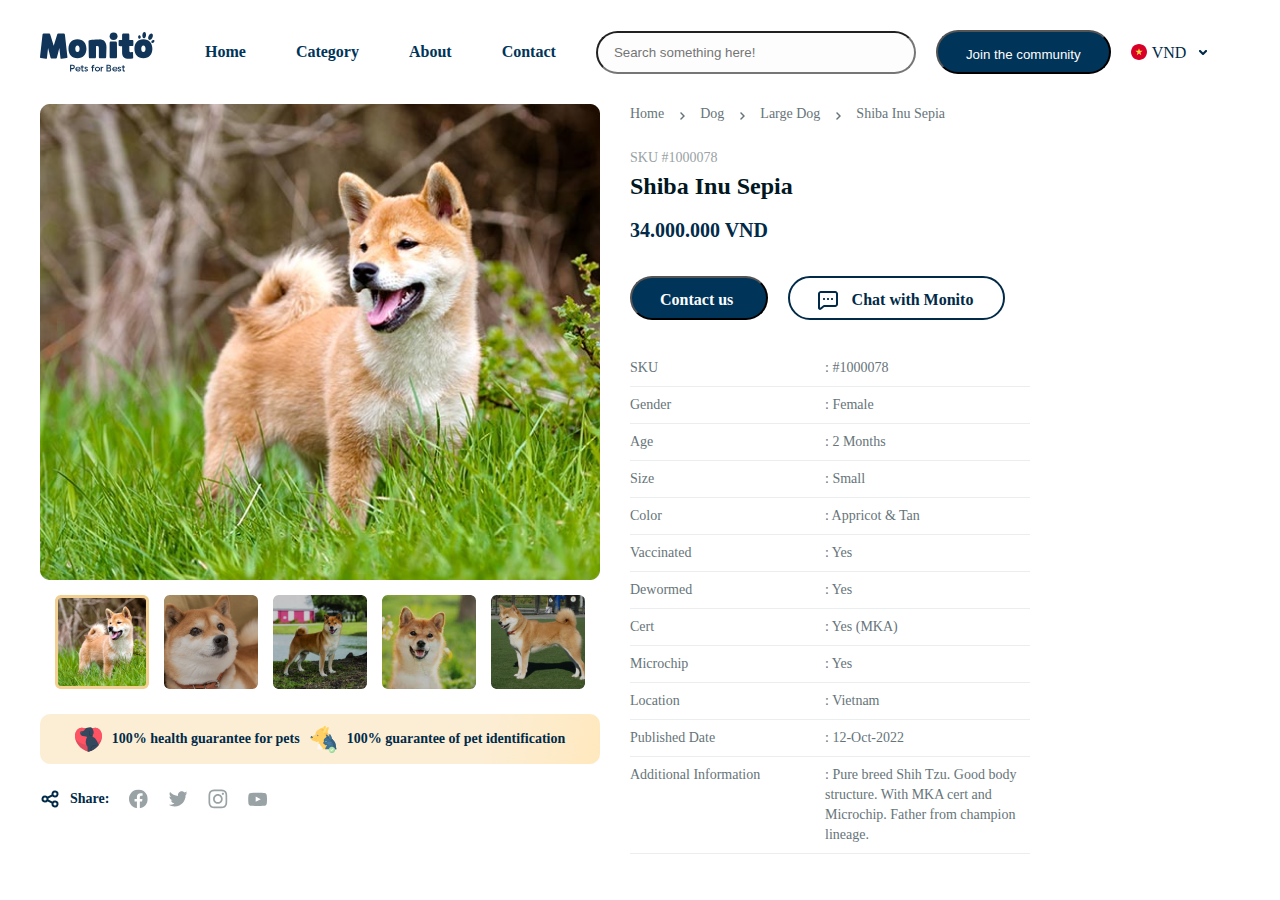
==== about.html @ 84390b29 "first commit" ====
<!DOCTYPE html>
<html lang="en">
<head>
    <meta charset="UTF-8">
    <meta name="viewport" content="width=device-width, initial-scale=1.0">
    <title>Document</title>
    <link rel="stylesheet" href="css/Reset.css">
    <link rel="stylesheet" href="css/style.css">
    <link rel="stylesheet" href="css/media.css">
</head>
<body>

    <header class="adoption_page">
        <div class="container">
            <nav class="header_menu">
        
                <img src="imgs/logo/header_img.svg" alt="" class="logo">
        
                <ul class="header_list">
                    <li> <a href="index.html" class="header_list_link"> Home </a> </li>
                    <li> <a href="category.html" class="header_list_link"> Category </a> </li>
                    <li> <a href="about.html" class="header_list_link"> About </a> </li>
                    <li> <a href="" class="header_list_link"> Contact </a> </li>
                </ul>
        
                <div class="header_menu_search">
        
                    <input type="text" class="header_search" placeholder="Search something here!">
        
                    <button class="header_menu_btn"> Join the community </button>
        
                    <div class="header_menu_search_drop_down">
                        <img src="/imgs/logo/header_menu_icon.svg" alt="" class="icons">
                        <p class="header_menu_search_drop_down_text"> VND </p>
                        <img src="/imgs/logo/header_arrow.png" alt="" class="icons">
                    </div>
        
                </div>
        
        
            </nav>
        </div>

    </header>




    <section class="card_descr">
        <div class="container">
            <div class="card_descr_wrap">

                <div class="card_descr_wrap_left">
                    <div class="card_descr_wrap_left_inner">
                        <img src="/imgs/card_descr_img.png" alt="" class="card_descr_wrap_img">
                        <div class="card_descr_wrap_box">
                            <img src="/imgs/card_descr_img_1.png" alt="" class="card_descr_wrap_box_img">
                            <img src="/imgs/card_descr_img_2.png" alt="" class="card_descr_wrap_box_img">
                            <img src="/imgs/card_descr_img_3.png" alt="" class="card_descr_wrap_box_img">
                            <img src="/imgs/card_descr_img_4.png" alt="" class="card_descr_wrap_box_img">
                            <img src="/imgs/card_descr_img_5.png" alt="" class="card_descr_wrap_box_img">
                        </div>
                    </div>

                    <div class="card_descr_wrap_left_inner_description_box">
                        <img src="/imgs/logo/card_descr_ico_1.svg" alt="" class="card_descr_ico">
                        <p class="card_descr_wrap_left_inner_description_box_text">100% health guarantee for pets</p>
                        <img src="/imgs/logo/card_descr_ico_2.svg" alt="" class="card_descr_ico">
                        <p class="card_descr_wrap_left_inner_description_box_text">100% guarantee of pet identification</p>
                    </div>

                    <div class="card_descr_wrap_left_share">
                        <div class="share_box">
                            <img src="/imgs/logo/Share_icon.png" alt="" class="share_img">
                            <p class="card_descr_wrap_left_share_text">Share:</p>
                        </div>
                        
                        <img src="/imgs/logo/Facebook_ico.svg" alt="" class="card_descr_icon">
                        <img src="/imgs/logo/Twitter_ico.svg" alt="" class="card_descr_icon">
                        <img src="/imgs/logo/inst_ico.svg" alt="" class="card_descr_icon">
                        <img src="/imgs/logo/you_ico.svg" alt="" class="card_descr_icon">
                    </div>
                </div>

                <div class="card_descr_wrap_rigt">
                    <div class="way">
                        <p class="way_text">Home</p>
                        <img src="/imgs/logo/way_icon.png" alt="" class="way_arrow">
                        <p class="way_text">Dog</p>
                        <img src="/imgs/logo/way_icon.png" alt="" class="way_arrow">
                        <p class="way_text">Large Dog</p>
                        <img src="/imgs/logo/way_icon.png" alt="" class="way_arrow">
                        <p class="way_text">Shiba Inu Sepia</p>
                    </div>

                    <div class="name_card">
                        <p class="name_card_descr">SKU #1000078</p>
                        <h3 class="name_card_title">Shiba Inu Sepia</h3>
                        <p class="name_card_price">34.000.000 VND</p>
                    </div>
                    
                    <div class="card_descr_btn_box">
                        <button class="card_descr_btn">Contact us</button>
                        <button class="card_descr_btn_chat"> <img src="/imgs/logo/descr_chat_icon.png" alt="">Chat with Monito</button>
                    </div>

                    <div class="option_descr">

                        <div class="option_descr_left">
                            <p class="option_descr_text"> SKU </p>
                            <p class="option_descr_text"> Gender </p>
                            <p class="option_descr_text"> Age </p>
                            <p class="option_descr_text"> Size </p>
                            <p class="option_descr_text"> Color </p>
                            <p class="option_descr_text"> Vaccinated </p>
                            <p class="option_descr_text"> Dewormed </p>
                            <p class="option_descr_text"> Cert </p>
                            <p class="option_descr_text"> Microchip </p>
                            <p class="option_descr_text"> Location </p>
                            <p class="option_descr_text"> Published Date </p>
                            <p class="option_descr_text_last"> Additional Information </p>
                        </div>

                        <div class="option_descr_right">
                            <p class="option_descr_text"> : #1000078 </p>
                            <p class="option_descr_text"> : Female </p>
                            <p class="option_descr_text"> : 2 Months </p>
                            <p class="option_descr_text"> : Small </p>
                            <p class="option_descr_text"> : Appricot & Tan </p>
                            <p class="option_descr_text"> : Yes </p>
                            <p class="option_descr_text"> : Yes </p>
                            <p class="option_descr_text"> : Yes (MKA) </p>
                            <p class="option_descr_text"> : Yes </p>
                            <p class="option_descr_text"> : Vietnam </p>
                            <p class="option_descr_text"> : 12-Oct-2022 </p>
                            <p class="option_descr_text"> : Pure breed Shih Tzu.
                            Good body structure.
                            With MKA cert and Microchip.
                            Father from champion lineage. </p>

                        </div>
                    </div>
                </div>

                

            </div>
        </div>
    </section>
<!--
    <section class="customers">
        <div class="container">

            <div class="customers_wrap">
                <h3 class="customers_wrap_title">Our lovely customer</h3>
                <div class="customers_wrap_box">
                    <img src="/imgs/our_customers_img_1.png" alt="" class="our_customers_img">
                    <img src="/imgs/our_customers_img_2.png" alt="" class="our_customers_img">
                    <img src="/imgs/our_customers_img_3.png" alt="" class="our_customers_img">
                    <img src="/imgs/our_customers_img_4.png" alt="" class="our_customers_img">
                    <img src="/imgs/our_customers_img_5.png" alt="" class="our_customers_img">

                </div>
                <div class="box_circle">
                    <div class="circle_el_first"></div>
                    <div class="circle_el"></div>
                    <div class="circle_el"></div>
                    <div class="circle_el"></div>
                    <div class="circle_el"></div>
                    <div class="circle_el"></div>
                </div>
            </div>

        </div>
    </section>

    <section class="puppies">
        <div class="container">

            <div class="puppies_wrap">

                <div class="puppies_wrap_box">
                    <p class="puppies_wrap_box_descr">Whats new?</p>
                    <h3 class="puppies_wrap_box_title">See more puppies</h3>
                </div>

                <div class="puppies_wrap_inner">

                    <div class="puppies_wrap_inner_card">

                        <img src="/imgs/animal_img/animal_img_1.png" alt="" class="puppies_img">

                        <div class="puppies_wrap_inner_box">

                            <p class="puppies_wrap_inner_box_title">MO231 - Pomeranian White</p>
                            <div class="puppies_descr_box">
                                <p class="puppies_descr_box_text">Gene: Male</p>
                                <p class="puppies_descr_box_text">Age: 02 months</p>
                            </div>
                            <p class="puppies_wrap_inner_box_price">6.900.000 VND</p>

                        </div>

                    </div>

                    <div class="puppies_wrap_inner_card">
                    
                        <img src="/imgs/animal_img/animal_img_2.png" alt="" class="puppies_img">
                    
                        <div class="puppies_wrap_inner_box">
                    
                            <p class="puppies_wrap_inner_box_title">MO502 - Poodle Tiny Yellow</p>
                            <div class="puppies_descr_box">
                                <p class="puppies_descr_box_text">Gene: Female</p>
                                <p class="puppies_descr_box_text">Age: 02 months</p>
                            </div>
                            <p class="puppies_wrap_inner_box_price">3.900.000 VND</p>
                    
                        </div>
                    
                    </div>

                    <div class="puppies_wrap_inner_card">
                    
                        <img src="/imgs/animal_img/animal_img_3.png" alt="" class="puppies_img">
                    
                        <div class="puppies_wrap_inner_box">
                    
                            <p class="puppies_wrap_inner_box_title">MO102 - Poodle Tiny Sepia</p>
                            <div class="puppies_descr_box">
                                <p class="puppies_descr_box_text">Gene: Male</p>
                                <p class="puppies_descr_box_text">Age: 02 months</p>
                            </div>
                            <p class="puppies_wrap_inner_box_price">4.000.000 VND</p>
                    
                        </div>
                    
                    </div>

                    <div class="puppies_wrap_inner_card">
                    
                        <img src="/imgs/animal_img/animal_img_4.png" alt="" class="puppies_img">
                    
                        <div class="puppies_wrap_inner_box">
                    
                            <p class="puppies_wrap_inner_box_title">MO512 - Alaskan Malamute Grey</p>
                            <div class="puppies_descr_box">
                                <p class="puppies_descr_box_text">Gene: Male</p>
                                <p class="puppies_descr_box_text">Age: 02 months</p>
                            </div>
                            <p class="puppies_wrap_inner_box_price">8.900.000 VND</p>
                    
                        </div>
                    
                    </div>
                </div>

            </div>

        </div>
    </section>

    <footer class="footer">
        <div class="container">
            <div class="footer_wrap">
                <div class="footer_wrap_inner">
                    <h3 class="footer_wrap_inner_title">Register now so you don't miss our programs</h3>
                    <div class="footer_wrap_inner_box">
                        <input type="email" class="footer_wrap_inner_input" placeholder="Enter your Email">
                        <button class="footer_wrap_inner_btn">Subcribe Now</button>
                    </div>
                </div>
    
                <div class="footer_wrap_nav_and_icons">
    
                    <div class="footer_wrap_nav">
                        <p class="footer_wrap_nav_text"> Home </p>
                        <p class="footer_wrap_nav_text"> Category </p>
                        <p class="footer_wrap_nav_text"> About </p>
                        <p class="footer_wrap_nav_text"> Contact </p>
                    </div>
    
                    <div class="footer_wrap_icons">
                        <img src="/imgs/logo/footer_icon_facebook.svg" alt="" class="footer_wrap_icon">
                        <img src="/imgs/logo/footer_icon_twitter.svg" alt="" class="footer_wrap_icon">
                        <img src="/imgs/logo/footer_icon_inst.svg" alt="" class="footer_wrap_icon">
                        <img src="/imgs/logo/footer_icon_you.svg" alt="" class="footer_wrap_icon">
                    </div>
    
                </div>
    
                <div class="footer_wrap_descr">
                    <p class="footer_wrap_descr_text">© 2022 Monito. All rights reserved.</p>
                    <img src="/imgs/logo/header_img.svg" alt="" class="footer_logo">
                    <div>
                        <p class="footer_wrap_descr_text">Terms of Service Privacy Policy</p>
                        
                    </div>
                </div>
            </div>
        </div>
    </footer>
-->
</body>
</html>
---- css/style.css ----
.container {
    max-width: 1200px;
    padding-left: 10px;
    padding-right: 10px;
    margin: 0 auto;
}
.header {
    padding-top: 30px;
    margin-bottom: 30px;
    border-radius: 0px 0px 40px 40px;
    background: var(--Linear, linear-gradient(103deg, #FCEED5 6.43%, #FCEED5 78.33%, #FFE7BA 104.24%));
    position: relative;
}
.rectangle_logo {
    position: absolute;
    left: 35px;
    top: -10px;
    z-index: 1;
}
.rectangle_down {
    position: absolute;
    left: -150px;
    bottom: 0;
    display: block;
    max-width: 100%;

}
.header_menu {
    display: flex;
    padding-top: 30px;
    padding-bottom: 30px;
}
.logo {
    margin-right: 50px;
    position: relative;
    z-index: 2;

}
.header_list {
    display: flex;
    align-items: center;
    gap: 50px;
    margin-right: 40px;
    position: relative;
    z-index: 10;
}
.header_list_link {
    text-decoration: none;
    color: var(--primary-color-dark-blue, #003459);
    
        /* Body/16px Bold */
        font-family: SVN-Gilroy;
        font-size: 16px;
        font-style: normal;
        font-weight: 700;
        line-height: 24px;
        /* 150% */
}
.header_menu_search {
    display: flex;
    align-items: center;
    gap: 20px;
}
.header_search {
    width: 280px;
    padding: 12px 20px 12px 16px;
    border-radius: 46px;
    background: var(--neutral-color-00, #FDFDFD);
    
}
.header_menu_btn {
    border-radius: 57px;
    background: var(--primary-color-dark-blue, #003459);
    height: 44px;
    padding: 14px 28px 10px 28px;
    color: #FDFDFD;
}
.header_menu_search_drop_down {
    display: flex;
    align-items: center;
    justify-content: center;
    gap: 5px;
}

.header_menu_search_drop_down_text {
    color: var(--primary-color-dark-blue-80, #002A48);
        font-family: SVN-Gilroy;
        font-size: 16px;
        font-style: normal;
        font-weight: 500;
        line-height: 23px;
        /* 143.75% */
}

.promo {
    position: relative;
    
}

.promo_wrapper {
    display: flex;
    justify-content: space-between;
    position: relative;

}
.promo_wrapper_box {
    margin-top: 80px;
    width: 465px;
}
.promo_wrapper_box_main_title {
    white-space: nowrap;
    color: var(--primary-color-dark-blue-80, #002A48);
        font-family: SVN-Gilroy;
        font-size: 60px;
        font-style: normal;
        font-weight: 800;
        line-height: 68px;
        /* 113.333% */
        text-transform: capitalize;
}
.promo_wrapper_box_title {
    color: var(--primary-color-dark-blue-80, #002A48);
        font-family: SVN-Gilroy;
        font-size: 46px;
        font-style: normal;
        font-weight: 700;
        line-height: 60px;
        /* 130.435% */
        text-transform: capitalize;
}
.promo_wrapper_box_text {
    margin-top: 25px;
    color: var(--neutral-color-80, #242B33);
        /* Body/16px Medium */
        font-family: SVN-Gilroy;
        font-size: 16px;
        font-style: normal;
        font-weight: 500;
        line-height: 24px;
        /* 150% */
}
.promo_wrapper_buttons {
    margin-top: 35px;
    display: flex;
    gap: 20px;
}
.promo_wrapper_button_left {
    display: flex;
        align-items: center;
        justify-content: center;
    gap: 8px;
    height: 48px;
    width: 161px;
    padding: 14px 28px 12px 28px;
    border-radius: 57px;
    border: 1.5px solid var(--primary-color-dark-blue, #003459);
    background-color: transparent;
}
.promo_wrapper_button_right {
    display: flex;
        align-items: center;
        justify-content: center;
    height: 48px;
        width: 163px;
    color: var(--neutral-color-00, #FDFDFD);
        /* Body/16px Medium */
        font-family: SVN-Gilroy;
        font-size: 16px;
        font-style: normal;
        font-weight: 500;
        line-height: 24px;
        /* 150% */
    border-radius: 57px;
        background: var(--primary-color-dark-blue, #003459);
    
    padding: 14px 28px 12px 28px;
}

.rectangle_milk {
    position: absolute;
    z-index: 2;
    right: -100px;
    bottom: 0;
}
.rectangle_blue {
    position: absolute;
    z-index: 1;
    right: 0;
    bottom: 0;
}
.rectangle_little {
    position: absolute;
    z-index: 1;
    right: 520px;
    top: 70px;
}
.rectangle_little_blue {
    position: absolute;
    z-index: 2;
    right: 520px;
        top: 70px;
}
.rectangle_little_milk {
    position: absolute;
    z-index: 1;
    right: 520px;
        top: 70px;
}

.promo_main_img {
    display: block;
    position: relative;
    z-index: 3;
}

.products_cards_animal {
    margin-top: 60px;
}
.products_cards_animal_wrapper {
    display: flex;
    justify-content: space-between;
    margin-bottom: 28px;
}
.products_cards_animal_wrapper_descr {
    color: #000;
    
        /* Body/16px Medium */
        font-family: SVN-Gilroy;
        font-size: 16px;
        font-style: normal;
        font-weight: 500;
        line-height: 24px;
        /* 150% */
}
.products_cards_animal_wrapper_title {
    color: var(--primary-color-dark-blue, #003459);
        font-family: SVN-Gilroy;
        font-size: 24px;
        font-style: normal;
        font-weight: 700;
        line-height: 36px;
        /* 150% */
        text-transform: capitalize;
}
.products_cards_animal_wrapper_btn {
    display: flex;
    align-items: center;
    justify-content: center;
    gap: 8px;
    width: 151px;
    height: 44px;
    color: var(--primary-color-dark-blue, #003459);
    
        /* Body/14px Medium */
        font-family: SVN-Gilroy;
        font-size: 14px;
        font-style: normal;
        font-weight: 500;
        line-height: 20px;
        /* 142.857% */
    
    border-radius: 57px;
    border: 1.5px solid var(--primary-color-dark-blue, #003459);
    background-color: transparent;
}

.products_cards_animal_box {
    display: flex;
    flex-wrap: wrap;
    gap: 5px;
}

.products_cards_animal_img {
    display: block;
    max-width: 100%;
    border-radius: 8px;
    margin: 0 auto;

}
.products_cards_animal_box_inner {
    width: 280px;
    padding: 8px 8px 0px 8px;
    border-radius: 12px;
    background: var(--neutral-color-00, #FDFDFD);
    box-shadow: 0px 4px 28px -2px rgba(0, 0, 0, 0.08);
}
.products_cards_animal_box_wrap {
    padding: 8px 8px 20px 8px;
}
.products_cards_animal_box_inner_title {
color: var(--neutral-color-100, #00171F);

    /* Body/16px Bold */
    font-family: SVN-Gilroy;
    font-size: 16px;
    font-style: normal;
    font-weight: 700;
    line-height: 24px;
    /* 150% */
}
.products_cards_animal_box_inner_text {
    display: flex;
    gap: 25px;
}
.products_cards_animal_box_inner_text p {
    color: var(--neutral-color-60, #667479);
    
        /* Body/12px Medium */
        font-family: SVN-Gilroy;
        font-size: 12px;
        font-style: normal;
        font-weight: 500;
        line-height: 18px;
        /* 150% */
}
.products_cards_animal_box_inner_price {
    margin-top: 5px;
    color: var(--neutral-color-100, #00171F);
    
        /* Body/14px Bold */
        font-family: SVN-Gilroy;
        font-size: 14px;
        font-style: normal;
        font-weight: 700;
        line-height: 20px;
        /* 142.857% */
}

.banner {
    margin-top: 60px;
}
.banner_wrapper {
    display: flex;
    justify-content: space-between;
    
    align-items: center;
    background-color: #003459;
}
.banner_wrapper_left_side {
    display: flex;
    flex-direction: column;
    align-items: flex-end;
    position: relative;
    
}
.banner_wrapper_left_side_img {
    position: relative;
    top: 19px;
    display: block;
    width: 512px;
    height: 342px;
    z-index: 3;
}
.rectangle_banner_gradient {
    display: block;
    width: 100%;
    position: absolute;
    right: 0px;
    bottom: -19px;
    z-index: 2;
}
.banner_wrapper_right_side {
    display: flex;
    justify-content: flex-end;
    position: relative;
    z-index: 1;

}
.banner_wrapper_right_side_box {
    display: flex;
    flex-direction: column;
    align-items: flex-end;
    padding-right: 85px;
    padding-top: 65px;
    padding-bottom: 55px;
    position: relative;
    z-index: 10;
}
.banner_wrapper_right_side_title {
    color: var(--primary-color-dark-blue, #003459);
        font-family: SVN-Gilroy;
        font-size: 52px;
        font-style: normal;
        font-weight: 800;
        line-height: 68px;
        /* 130.769% */
        text-transform: capitalize;
}
.banner_wrapper_right_side_text {
    color: var(--primary-color-dark-blue, #003459);
        font-family: SVN-Gilroy;
        font-size: 36px;
        font-style: normal;
        font-weight: 700;
        line-height: 54px;
        /* 150% */
        text-transform: capitalize;
}
.banner_wrapper_right_side_descr {
    max-width: 50%;
    color: var(--neutral-color-80, #242B33);
        text-align: right;
    
        /* Body/12px Medium */
        font-family: SVN-Gilroy;
        font-size: 12px;
        font-style: normal;
        font-weight: 500;
        line-height: 18px;
        /* 150% */
}
.rectangle_banner {
    display: block;
    width: 783px;
    height: 100%;
    position: absolute;
    right: 0px;
    top: 0px;
    z-index: -1;
    

}
.our_products {
    margin-top: 60px;
}
.our_products_wrap {
    display: flex;
    justify-content: space-between;
}
.our_products_wrap_box_title {
    
}
.our_products_wrap_box {
    margin-top: 30px;
    display: flex;
    flex-wrap: wrap;
    gap: 5px;
}
.products_cards_animal_box_wrap_our_product {
    display: flex;
    justify-content: center;
    align-items: center;
    border-radius: 8px;
    padding: 6px 10px 4px 10px;
    margin-top: 20px;
    background: var(--secondary-color-mon-yellow-40, #FCEED5);
}
.products_cards_animal_box_wrap_our_product_inner {
    display: flex;
    gap: 10px;
    align-items: center;
    
}
.products_cards_animal_box_wrap_our_product_inner_img {

}
.products_cards_animal_box_wrap_our_product_inner_punkt {
    width: 4px;
    height: 4px;
    border-radius: 10px;
    background: var(--primary-color-dark-blue, #003459);
}
.products_cards_animal_box_wrap_our_product_inner_descr {
    color: var(--primary-color-dark-blue-80, #002A48);
    
        /* Body/14px Bold */
        font-family: SVN-Gilroy;
        font-size: 14px;
        font-style: normal;
        font-weight: 700;
        line-height: 20px;
        /* 142.857% */
}

.icons {
    
}
.icons_wrapper {

}
.icons_wrapper_title_box {
    display: flex;
    justify-content: space-between;
    align-items: center;
}
.icons_wrapper_title_box_descr {
    color: #000;
        font-family: SVN-Gilroy;
        font-size: 16px;
        font-style: normal;
        font-weight: 500;
        line-height: 31px;
        /* 193.75% */
}
.icons_wrapper_title_box_title {
    color: var(--primary-color-dark-blue, #003459);
        font-family: SVN-Gilroy;
        font-size: 24px;
        font-style: normal;
        font-weight: 700;
        line-height: 36px;
        /* 150% */
        text-transform: capitalize;
}
.icons_wrapper_title_box_btn {
    display: flex;
    padding: 12px 28px;
    justify-content: center;
    align-items: center;
    border-radius: 57px;
    border: 1.5px solid var(--primary-color-dark-blue, #003459);
}
.icons_wrapper_icon_box {
    display: flex;
    align-items: center;
    margin-top: 50px;
    margin-bottom: 50px;
    gap: 70px;
    
}
.icons_img {
    

    
}


.adoption_banner {

}
.adoption_banner_wrap {
    display: flex;
    justify-content: space-between;
    background-color: #FFB775;
    position: relative;
    z-index: ;
    border-radius: 20px;
    
}
.adoption_banner_wrap_left {
    
    display: flex;
    flex-direction: column;
    position: relative;
    z-index: 3;
    padding-left: 80px;
    
    
}
.adoption_banner_wrap_left_main_header {
    display: flex;
    align-items: center;
}
.adoption_banner_wrap_left_main_header_title {
    padding-top: 65px;
    color: var(--primary-color-dark-blue, #003459);
        font-family: SVN-Gilroy;
        font-size: 52px;
        font-style: normal;
        font-weight: 800;
        line-height: 68px;
        /* 130.769% */
        text-transform: capitalize;
}
.adoption_banner_wrap_left_icon {

}
.adoption_banner_wrap_left_text {
    color: var(--primary-color-dark-blue, #003459);
        font-family: SVN-Gilroy;
        font-size: 36px;
        font-style: normal;
        font-weight: 700;
        line-height: 54px;
        /* 150% */
        text-transform: capitalize;
}
.adoption_banner_wrap_left_descr {
    margin-top: 10px;
    max-width: 200px;
    color: var(--neutral-color-80, #242B33);
    
        /* Body/12px Medium */
        font-family: SVN-Gilroy;
        font-size: 12px;
        font-style: normal;
        font-weight: 500;
        line-height: 18px;
        /* 150% */
}
.adoption_banner_wrap_left_box_buttons {
    display: flex;
    margin-top: 40px;
    gap: 20px;
}
.adoption_banner_wrap_right {

}
.adoption_banner_img {
    position: relative;
    z-index: 3;
}
.adoption_banner_left {
    display: block;
    height: 100%;
    position: absolute;
    top: 0px;
    left: 0px;
    z-index: 2;
    
    
}
.adoption_banner_right {
    position: absolute;
    right: 0px;
    bottom: 0px;
    opacity: 0.6;
    z-index: 1;
}

.blog {
    margin-top: 60px;
}

.blog_wrap_title_inner {
    
}
.blog_wrap {

}
.blog_wrap_title_box {
    display: flex;
    justify-content: space-between;
    margin-bottom: 30px;
}
.blog_cards {
    display: flex;
    gap: 20px;
}
.blog_card {
    display: flex;
    flex-direction: column;
    max-width: 364px;
    padding: 8px;
    border-radius: 12px;
    background: #FFF;
    /* Shadown 1 */
    box-shadow: 0px 4px 28px -2px rgba(0, 0, 0, 0.08);

}

.blog_card_img {
    border-radius: 12px;
}
.blog_card_btn {
    display: flex;
    align-items: center;
    margin-top: 16px;
    margin-bottom: 12px;
    height: 16px;
    width: 90px;
    border-radius: 28px;
    background: var(--state-color-blue-sea, #00A7E7);
    padding: 2px 10px;
    color: var(--neutral-color-00, #FDFDFD);
    /* Body/10px Bold */
     font-family: SVN-Gilroy;
    font-size: 10px;
     font-style: normal;
    font-weight: 700;
    line-height: 16px;
    /* 160% */
}
.blog_card_title {
    margin-bottom: 10px;
    color: var(--neutral-color-100, #00171F);
    
        /* Body/16px Bold */
        font-family: SVN-Gilroy;
        font-size: 16px;
        font-style: normal;
        font-weight: 700;
        line-height: 24px;
        /* 150% */
}
.blog_card_descr {
    
    font-family: SVN-Gilroy;
        font-size: 14px;
        font-style: normal;
        font-weight: 400;
        line-height: 20px;
        /* 142.857% */
    color: #242B33;
}



.footer {
    margin-top: 60px;
    padding: 80px 130px 40px 130px;
    border-radius: 40px 40px 0px 0px;
    background: linear-gradient(103deg, #FCEED5 6.43%, #FCEED5 78.33%, #FFE7BA 104.24%);
}
.footer_wrap {

}
.footer_wrap_inner {
    display: flex;
    background-color: #003459;   
    
    padding: 32px;
    border-radius: 16px;
}
.footer_wrap_inner_title {
    max-width: 360px;
    color: var(--neutral-color-00, #FDFDFD);
        font-family: SVN-Gilroy;
        font-size: 24px;
        font-style: normal;
        font-weight: 700;
        line-height: 36px;
        /* 150% */
        text-transform: capitalize;
}
.footer_wrap_inner_box {
    display: flex;
    align-items: center;
    gap: 12px;
    padding: 14px 28px 14px 28px;;
    width: 60%;
    background: #FFF;
    border-radius: 14px;
}
.footer_wrap_inner_input {
    width: 75%;
    padding: 14px 28px;
    border-radius: 8px;
        border: 1px solid var(--neutral-color-40, #99A2A5);
        background: #FFF;
}
.footer_wrap_inner_btn {
    width: 163px;
    padding: 14px 28px 10px 28px;
    color:  #FDFDFD;
    
        /* Body/16px Medium */
        font-family: SVN-Gilroy;
        font-size: 16px;
        font-style: normal;
        font-weight: 500;
        line-height: 24px;
        /* 150% */
    border-radius: 8px;
        background: var(--primary-color-dark-blue, #003459);
}

.footer_wrap_nav_and_icons {
    display: flex;
    justify-content: space-between;
    margin-top: 40px;
    border-bottom: 1px solid var(--neutral-color-20, #CCD1D2);
    padding-bottom: 40px;
}
.footer_wrap_nav {
    display: flex;
    gap: 60px;
}
.footer_wrap_nav_text {

}
.footer_wrap_icons {
    display: flex;
    gap: 40px;
}
.footer_wrap_icon {

}
.footer_wrap_descr {
    display: flex;
    justify-content: space-between;
    align-items: center;
    margin-top: 40px;
    margin-bottom: 40px;
    
}
.footer_wrap_descr_text {
    color: var(--neutral-color-60, #667479);
    
        /* Body/14px Medium */
        font-family: SVN-Gilroy;
        font-size: 14px;
        font-style: normal;
        font-weight: 500;
        line-height: 20px;
        /* 142.857% */
}
.footer_logo {

}




.header_cat {

}
.main_banner_cat {

}
.main_banner_inner {
    display: flex;
    align-items: center;
    
}
.main_banner_inner_text {
    color: var(--neutral-color-60, #667479);
    
        /* Body/14px Medium */
        font-family: SVN-Gilroy;
        font-size: 14px;
        font-style: normal;
        font-weight: 500;
        line-height: 20px;
        /* 142.857% */
}
.main_banner_ico {

}
.main_banner_cat_wrap {
    display: flex;
    justify-content: space-between;
    border-radius: 20px;
    background: var(--Linear, linear-gradient(103deg, #FCEED5 6.43%, #FCEED5 78.33%, #FFE7BA 104.24%));
}
.main_banner_cat_wrap_left {

}
.main_banner_img {
    position: relative;
    z-index: 3;
    top: 68px;
    left: 51px;
}
.main_banner_cat_wrap_right_inner {
    position: relative;
    border-radius: 20px;


}
.banner_right_img {
    position: absolute;
    display: block;
    width: 816.401px;
    height: 100%;
    z-index: 1;
    right: 0px;
    top: 0px;
}
.main_banner_cat_wrap_right {
    position: relative;
    z-index: 2;
    padding-right: 85px;
    padding-top: 65px;
    padding-bottom: 55px;
}
.main_banner_cat_wrap_right_title {
    color: var(--neutral-color-00, #FDFDFD);
        font-family: SVN-Gilroy;
        font-size: 52px;
        font-style: normal;
        font-weight: 800;
        line-height: 68px;
        /* 130.769% */
        text-transform: capitalize;
}
.main_banner_cat_wrap_right_pretitle {
    color: var(--neutral-color-00, #FDFDFD);
        font-family: SVN-Gilroy;
        font-size: 36px;
        font-style: normal;
        font-weight: 700;
        line-height: 54px;
        /* 150% */
        text-transform: capitalize;
}
.main_banner_cat_wrap_right_text {
    max-width: 350px;
    color: var(--neutral-color-20, #CCD1D2);
        text-align: right;
    
        /* Body/12px Medium */
        font-family: SVN-Gilroy;
        font-size: 12px;
        font-style: normal;
        font-weight: 500;
        line-height: 18px;
        /* 150% */
}
.main_banner_cat_wrap_right_box {
    display: flex;
    align-items: center;
    gap: 20px;
    margin-top: 25px;
}
.main_banner_cat_wrap_right_box_btn_left {
    display: inline-flex;
    padding: 14px 28px 10px 28px;
    justify-content: center;
    align-items: center;
    gap: 8px;
    width: 161px;
    height: 48px;
    background-color: none;
    color: var(--neutral-color-00, #FDFDFD);
    
        /* Body/16px Medium */
        font-family: SVN-Gilroy;
        font-size: 16px;
        font-style: normal;
        font-weight: 500;
        line-height: 24px;
        /* 150% */
    padding: 14px 28px 10px 28px;
    border-radius: 57px;
    border: 1.5px solid var(--neutral-color-00, #FDFDFD);
    background-color: transparent;
}
.main_banner_cat_wrap_right_box_btn_right {
    display: flex;
        width: 163px;
        padding: 14px 28px 10px 28px;
        justify-content: center;
        align-items: center;
        gap: 10px;
    border-radius: 57px;
        background: var(--neutral-color-00, #FDFDFD);
}   

.filter {
    margin-top: 35px;
}
.filter_box {
    display: flex;
    
}
.wrapper_filter {
    display: flex;
    justify-content: space-between;
}
.wrapper_filter_box {
    width: 280px;
    margin-right: 20px;
}
.filter_main_title {
    color: var(--primary-color-dark-blue, #003459);
    
        /* Heading/24px Bold */
        font-family: SVN-Gilroy;
        font-size: 24px;
        font-style: normal;
        font-weight: 700;
        line-height: 36px;
        /* 150% */
}
.gender {
    
}
.filter_title {
    color: var(--neutral-color-100, #00171F);
    
        /* Body/16px Bold */
        font-family: SVN-Gilroy;
        font-size: 16px;
        font-style: normal;
        font-weight: 700;
        line-height: 24px;
        /* 150% */
}
.gender_box {
    display: flex;
}
.filter_text {
    color: var(--neutral-color-100, #00171F);
    
        /* Body/14px Medium */
        font-family: SVN-Gilroy;
        font-size: 14px;
        font-style: normal;
        font-weight: 500;
        line-height: 20px;
        /* 142.857% */
}
.color {

}
.color_box {
    display: flex;
    gap: 4px;
    align-items: center;
}
.color_circle_red {
    width: 15px;
        height: 15px;
        border-radius: 10px;
        background: var(--state-color-pink-red, #FF564F);
}
.color_circle_apricot {
    width: 15px;
        height: 15px;
    border-radius: 10px;
        background: #FFB672;
}
.color_circle_black {
    width: 15px;
        height: 15px;
    border-radius: 10px;
        background: var(--neutral-color-80, #242B33);
}
.color_circle_black_white {
    width: 15px;
        height: 15px;
    border-radius: 10px;
        background: linear-gradient(90deg, #242B33 0%, #242B33 52.59%, #D7D7D7 52.6%, #D2D2D2 100%);
}
.color_circle_silver {
    width: 15px;
        height: 15px;
    border-radius: 10px;
        background: #CECECE;
}
.color_circle_tan {
    width: 15px;
        height: 15px;
    border-radius: 10px;
        background: #FFF7CE;
}
.price {
    margin-top: 16px;
}
.price_title {
    margin-bottom: 10px;
}
.price_box {
    display: flex;
    gap: 5px;
}
.price_input {
    width: 115px;
}
.breed {
    display: flex;
    flex-direction: column;
    gap: 12px;
    margin-top: 16px;
}
.breed_title {
    color: var(--neutral-color-100, #00171F);
    
        /* Body/16px Bold */
        font-family: SVN-Gilroy;
        font-size: 16px;
        font-style: normal;
        font-weight: 700;
        line-height: 24px;
        /* 150% */
}
.breed_box {
    display: flex;
    gap: 10px;
}
.breed_box_text {
    color: var(--neutral-color-100, #00171F);
    
        /* Body/14px Medium */
        font-family: SVN-Gilroy;
        font-size: 14px;
        font-style: normal;
        font-weight: 500;
        line-height: 20px;
        /* 142.857% */
}
.dogs_cards {
    display: flex;
    justify-content: space-between;
    
}
.dogs_cards_title_part {
    display: flex;
    justify-content: space-between;
    width: 100%;
    margin-bottom: 16px;
}
.dogs_cards_title_part_inner {
    display: flex;
    gap: 15px;
    align-items: center;
}
.dogs_cards_title_part_inner_title {
    color: var(--primary-color-dark-blue, #003459);
    
        /* Heading/24px Bold */
        font-family: SVN-Gilroy;
        font-size: 24px;
        font-style: normal;
        font-weight: 700;
        line-height: 36px;
        /* 150% */
}
.dogs_cards_title_part_inner_text {
    color: var(--neutral-color-60, #667479);
    
        /* Body/14px Medium */
        font-family: SVN-Gilroy;
        font-size: 14px;
        font-style: normal;
        font-weight: 500;
        line-height: 20px;
        /* 142.857% */
}
.dogs_cards_title_part_btn {
    display: flex;
    align-items: center;
    background-color: transparent;
    color: var(--neutral-color-60, #667479);
    
        /* Body/14px Medium */
        font-family: SVN-Gilroy;
        font-size: 14px;
        font-style: normal;
        font-weight: 500;
        line-height: 20px;
        /* 142.857% */
    padding: 6px 10px 4px 20px;
    border-radius: 20px;
        border: 1px solid var(--neutral-color-20, #CCD1D2);
}



.cat_card_box {
    display: flex;
    justify-content: space-between;
    flex-wrap: wrap;
}

.cat_card_box_wrapper {
    display: flex;
    flex-direction: column;

    padding: 8px 8px 0px 8px;
    border-radius: 12px;
    background: var(--neutral-color-00, #FDFDFD);
    box-shadow: 0px 4px 28px -2px rgba(0, 0, 0, 0.08);
}
.cat_card_box_wrap {
    width: 100%;
}
.cat_card_box_wrapper_img {
    max-width: 264px;
}
.cat_card_box_wrapper_title {
    color: var(--neutral-color-100, #00171F);
    
        /* Body/16px Bold */
        font-family: SVN-Gilroy;
        font-size: 16px;
        font-style: normal;
        font-weight: 700;
        line-height: 24px;
        /* 150% */
}
.cat_card_box_wrapper_text {
    color: var(--neutral-color-60, #667479);
    
        /* Body/12px Medium */
        font-family: SVN-Gilroy;
        font-size: 12px;
        font-style: normal;
        font-weight: 500;
        line-height: 18px;
        /* 150% */
        word-spacing: 3px;
}
.cat_card_box_wrapper_price {
    color: var(--neutral-color-100, #00171F);
    
        /* Body/14px Bold */
        font-family: SVN-Gilroy;
        font-size: 14px;
        font-style: normal;
        font-weight: 700;
        line-height: 20px;
        /* 142.857% */
}








.card_descr {

}
.card_descr_wrap {
    display: flex;
    gap: 30px;
}
.card_descr_wrap_left {
    max-width: 565px;
}
.card_descr_wrap_left_inner {
    display: flex;
    flex-direction: column;
}
.card_descr_wrap_img {
    max-width: 560px;
   
}
.card_descr_wrap_box {
    display: flex;
    max-width: 565px;
    justify-content: center;
    margin-top: 15px;
    gap: 15px;
}
.card_descr_wrap_box_img {
   
}
.card_descr_wrap_left_inner_description_box {
    display: flex;
    align-items: center;
    justify-content: center;
    gap: 10px;
    margin-top: 25px;
    border-radius: 10px;
    max-width: 560px;
    height: 50px;
    background: var(--Linear, linear-gradient(103deg, #FCEED5 6.43%, #FCEED5 78.33%, #FFE7BA 104.24%));
}
.card_descr_wrap_left_inner_description_box_text {
    
    color: var(--primary-color-dark-blue-80, #002A48);
    
        /* Body/14px Bold */
        font-family: SVN-Gilroy;
        font-size: 14px;
        font-style: normal;
        font-weight: 700;
        line-height: 20px;
        /* 142.857% */
}
.card_descr_ico {
    width: 27px;
    height: 27px;
}
.card_descr_wrap_left_share {
    display: flex;
    gap: 20px;
    margin-top: 25px;
}
.share_img {

}
.card_descr_wrap_left_share_text {
    color: var(--primary-color-dark-blue-80, #002A48);
    
        /* Body/14px Bold */
        font-family: SVN-Gilroy;
        font-size: 14px;
        font-style: normal;
        font-weight: 700;
        line-height: 20px;
        /* 142.857% */
}
.share_box {
    display: flex;
    align-items: center;
    gap: 10px;
}
.card_descr_icon {

}

.card_descr_wrap_rigt {

}
.way {
    display: flex;
    gap: 6px;
}
.way_text {
    color: var(--neutral-color-60, #667479);
    
        /* Body/14px Medium */
        font-family: SVN-Gilroy;
        font-size: 14px;
        font-style: normal;
        font-weight: 500;
        line-height: 20px;
        /* 142.857% */
}
.way_arrow {

}
.name_card {
    margin-top: 20px;
}
.name_card_descr {
    color: var(--neutral-color-40, #99A2A5);
    
        /* Body/14px Medium */
        font-family: SVN-Gilroy;
        font-size: 14px;
        font-style: normal;
        font-weight: 500;
        line-height: 20px;
        /* 142.857% */
}
.name_card_title {
    color: var(--neutral-color-100, #00171F);
    
        /* Heading/24px Bold */
        font-family: SVN-Gilroy;
        font-size: 24px;
        font-style: normal;
        font-weight: 700;
        line-height: 36px;
        /* 150% */
}
.name_card_price {
    margin-top: 10px;
    color: var(--primary-color-dark-blue-80, #002A48);
    
        /* Body/20px Bold */
        font-family: SVN-Gilroy;
        font-size: 20px;
        font-style: normal;
        font-weight: 700;
        line-height: 32px;
        /* 160% */
}
.card_descr_btn_box {
    display: flex;
    gap: 20px;
    margin-top: 30px;
    
}
.card_descr_btn {
    display: flex;
    align-items: center;
    width: 138px;
    height: 44px;
    padding: 14px 28px 10px 28px;
    border-radius: 57px;
    background: var(--primary-color-dark-blue, #003459);
    color: var(--neutral-color-00, #FDFDFD);
    
        /* Body/16px Bold */
        font-family: SVN-Gilroy;
        font-size: 16px;
        font-style: normal;
        font-weight: 700;
        line-height: 24px;
        /* 150% */
    
}
.card_descr_btn_chat {
    display: flex;
    align-items: center;
    justify-content: center;
    gap: 12px;
    width: 217px;
    height: 44px;
    border-radius: 57px;
    border: 2px solid var(--primary-color-dark-blue-80, #002A48);
    padding: 14px 28px 10px 24px;
    color: var(--primary-color-dark-blue-80, #002A48);
    
        /* Body/16px Bold */
        font-family: SVN-Gilroy;
        font-size: 16px;
        font-style: normal;
        font-weight: 700;
        line-height: 24px;
        /* 150% */
    background-color: transparent;
}
.option_descr {
    display: flex;
    
    margin-top: 30px;
}
.option_descr_left {
    width: 195px;
}
.option_descr_right {

}
.option_descr_text {
    padding: 8px 0px;
    border-bottom: 1px solid var(--neutral-color-10, #EBEEEF);
    max-width: 205px;
    color: var(--neutral-color-60, #667479);
        /* Body/14px Medium */
        font-family: SVN-Gilroy;
        font-size: 14px;
        font-style: normal;
        font-weight: 500;
        line-height: 20px;
        /* 142.857% */
}
.option_descr_text_last {
    height: 80px;
    padding: 8px 0px;
        border-bottom: 1px solid var(--neutral-color-10, #EBEEEF);
        max-width: 205px;
        color: var(--neutral-color-60, #667479);
        /* Body/14px Medium */
        font-family: SVN-Gilroy;
        font-size: 14px;
        font-style: normal;
        font-weight: 500;
        line-height: 20px;
        /* 142.857% */
}
.customers {
    margin-top: 45px;
}
.customers_wrap {

}
.customers_wrap_title {
    color: var(--neutral-color-100, #00171F);
    
        /* Heading/24px Bold */
        font-family: SVN-Gilroy;
        font-size: 24px;
        font-style: normal;
        font-weight: 700;
        line-height: 36px;
        /* 150% */
}
.customers_wrap_box {
    display: flex;
    gap: 12px;
    margin-top: 15px;
}
.our_customers_img {

}
.box_circle {
margin-top: 25px;
    display: flex;
    justify-content: center;
    gap: 6px;
}
.circle_el_first {
width: 22.5px;
    height: 9px;
    border-radius: 7.5px;
        background: var(--primary-color-dark-blue, #003459);
}
.circle_el {
    width: 9px;
        height: 9px;
        border-radius: 7.5px;
            background: var(--neutral-color-20, #CCD1D2);
}

.puppies {
    margin-top: 60px;
}
.puppies_wrap {

}
.puppies_wrap_box {
    display: flex;
    flex-direction: column;
    margin-bottom: 25px;
}
.puppies_wrap_box_descr {
    color: #000;
    
        /* Body/16px Medium */
        font-family: SVN-Gilroy;
        font-size: 16px;
        font-style: normal;
        font-weight: 500;
        line-height: 24px;
        /* 150% */
}
.puppies_wrap_box_title {
    color: var(--primary-color-dark-blue, #003459);
        font-family: SVN-Gilroy;
        font-size: 24px;
        font-style: normal;
        font-weight: 700;
        line-height: 36px;
        /* 150% */
        text-transform: capitalize;
}
.puppies_wrap_inner {
    display: flex;
    gap: 20px;
}
.puppies_wrap_inner_card {
    display: flex;
    flex-direction: column;
    
    max-width: 280px;
    padding: 8px 8px 0px 8px;
    border-radius: 12px;
    background: var(--neutral-color-00, #FDFDFD);
    box-shadow: 0px 4px 28px -2px rgba(0, 0, 0, 0.08);
}
.puppies_img {

}
.puppies_wrap_inner_box {
    display: flex;
    flex-direction: column;
    gap: 5px;
    padding: 8px 8px 15px 8px;
}
.puppies_wrap_inner_box_title{
    color: var(--neutral-color-100, #00171F);
    
        /* Body/16px Bold */
        font-family: SVN-Gilroy;
        font-size: 16px;
        font-style: normal;
        font-weight: 700;
        line-height: 24px;
        /* 150% */
}
.puppies_descr_box {
    display: flex;
    gap: 25px;
}
.puppies_descr_box_text {
    color: var(--neutral-color-60, #667479);
    
        /* Body/12px Medium */
        font-family: SVN-Gilroy;
        font-size: 12px;
        font-style: normal;
        font-weight: 500;
        line-height: 18px;
        /* 150% */
}
.puppies_wrap_inner_box_price {
    color: var(--neutral-color-100, #00171F);
    
        /* Body/14px Bold */
        font-family: SVN-Gilroy;
        font-size: 14px;
        font-style: normal;
        font-weight: 700;
        line-height: 20px;
        /* 142.857% */
}
---- css/media.css ----
@media (max-width: 1441px) {
    .promo_main_img {
        max-width: 70%;
        display: block;
    }
    .rectangle_milk {
        display: block;
        max-width: 70%;
    }
    .rectangle_blue {
            display: block;
            max-width: 70%;
    }
}

@media (max-width: 1024px) {
.header_menu {
    display: none;
 }
.promo_wrapper {
    justify-content: center;
    flex-direction: column;
    align-items: center;
 }
.rectangle_blue {
    left: 150px;
}
.rectangle_milk {
    left: 150px;
}
.products_cards_animal_box {
    justify-content: center;
}
.our_products_wrap_box {
    justify-content: center;

}
.icons_wrapper_icon_box {
    justify-content: center;
    gap: 30px;
    flex-wrap: wrap;
}
.footer_wrap_inner_title {
    max-width: 200px;
}

.main_banner_cat {
    display: none;
}

.wrapper_filter {
    flex-direction: column;
    align-items: center;
}

.wrapper_filter_box {
    display: flex;
    justify-content: space-between;
    width: 100%;
    margin-right: 0;
}
.cat_card_box {
    gap: 20px;
}

.card_descr_wrap {
    flex-direction: column;
    align-items: center;
    padding-top: 30px;
}

}

@media (max-width: 769px) {
    
    .container_1 {
        max-width: 768px;
        width: 100%;
    }
    .banner {
        display: none;
    }
    .icons_img {
        display: block;
        
        object-fit: cover;
        height: 50%;
    }
    .adoption_banner {
        display: none;
    }
    .blog_cards {
        justify-content: center;
        flex-direction: column;
        align-items: center;
    }
    .footer_wrap_inner {
        flex-direction: column;
        align-items: center;
        gap: 20px;
    }
    .footer_wrap_inner_box {
        width: 80%;
    }
    .footer_wrap_inner_title {
        max-width: 300px;
        text-align: center;
    }
    .footer_wrap_nav_and_icons {
        flex-direction: column;
        align-items: center;
        gap: 20px;
        
    }
    .footer_wrap_descr {
        gap: 30px;
    }
    .cat_card_box {
        justify-content: center;
        gap: 20px;
    }
    .dogs_cards_title_part {
        margin-top: 15px;
    }
}

@media (max-width: 426px) {
    .promo_wrapper_box_main_title {
        font-size: 30px;
        text-align: center;
    }
    .promo_wrapper_box_title {
        font-size: 23px;
        text-align: center;
    }
    .promo_wrapper_box_text {
        text-align: center;
    }
    .rectangle_logo {
        display: none;
    }
    .rectangle_down {
        display: none;
    }
    .promo_wrapper_box {
        width: 100%;
    }
    .rectangle_milk {
        display: none;
    }
    .rectangle_blue {
        display: none;
    }
    .promo_wrapper_buttons {
        justify-content: center;
    }
    .our_products_wrap {
        flex-direction: column;
        align-items: center;
        gap: 15px;
    }
    .blog_wrap_title_box {
        display: flex;
        flex-direction: column;
        align-items: center;
        gap: 15px;
    }
    .footer_wrap_inner {
        width: 100%;
        padding: 5px;
    }
    .footer {
        padding: 10px 10px 10px 10px;
    }
    .footer_wrap {
        width: 90%;
        margin: 0 auto;
    }
    .footer_wrap_inner_box {
        flex-direction: column;
    }

    .wrapper_filter_box {
        flex-direction: column;
        align-items: center;
        text-align: center;
        gap: 10px;
    } 

    .card_descr_wrap_img {
        display: block;
        width: 100%;
        
    }

    .card_descr_wrap_box_img {
        display: block;
        width: 100%;
    }
}

@media (max-width: 326px) {
    .our_products_wrap_box_title {
        text-align: center;
    }

    .blog_card_img {
        display: block;
        max-width: 100%;
    }

    .blog_card {
        margin-bottom: 30px;
    }

    .footer_wrap_nav {
        flex-direction: column;
    }

    .footer_wrap_nav {
        margin-bottom: 30px;
    }

    .footer_wrap_descr {
        flex-direction: column;
        align-items: center;
    }

    .card_descr_btn_box {
        flex-direction: column;
        align-items: center;
    }
    
    .way {
        align-items: center;
    }
    
    .card_descr_wrap_left_inner_description_box_text {
        font-size: 12px;
        
    }
    
    .option_descr_text_last {
        border: none;
    }
}
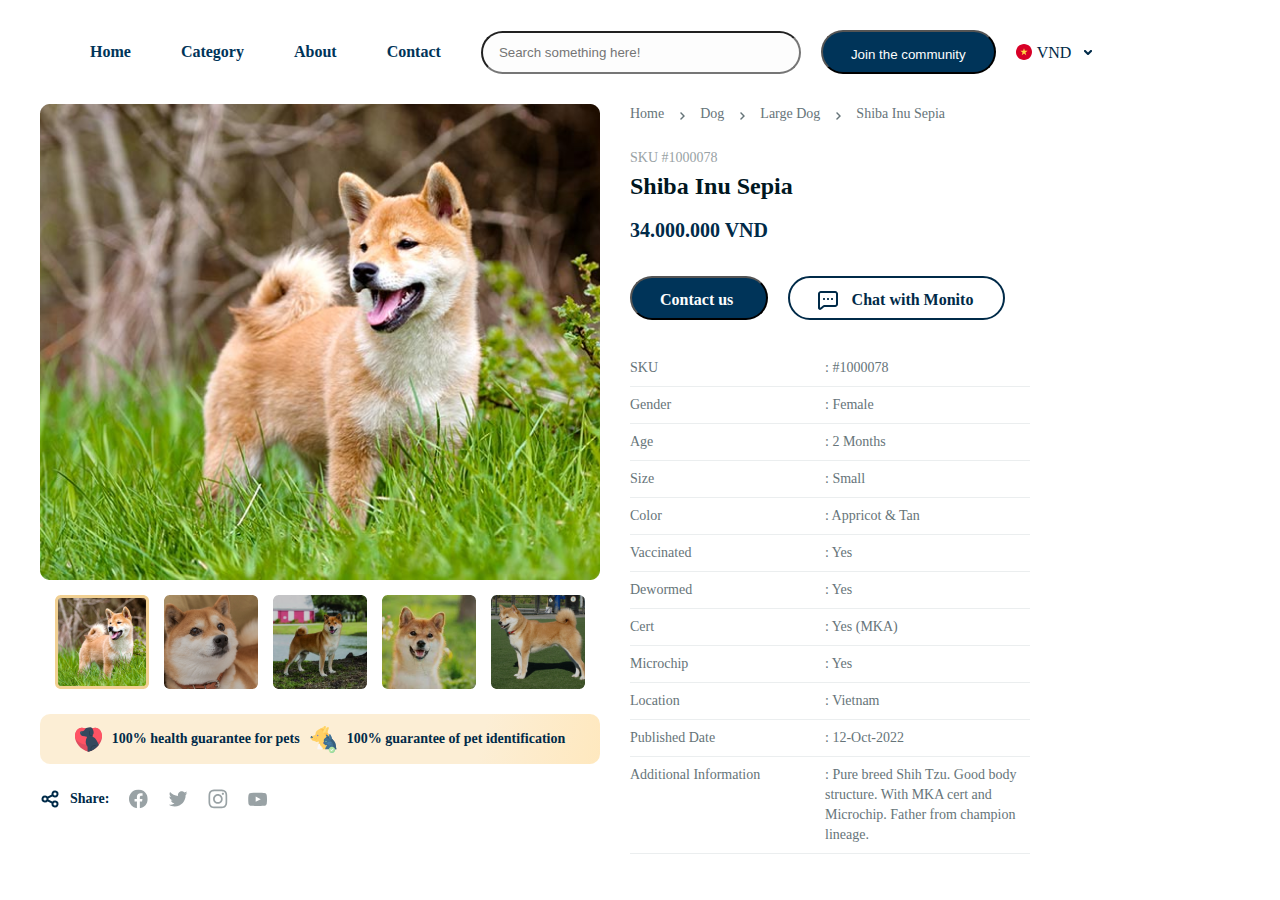
==== commit e5887ffe: "fixed Html" ====
--- a/about.html
+++ b/about.html
@@ -1,153 +1,206 @@
 <!DOCTYPE html>
 <html lang="en">
-<head>
-    <meta charset="UTF-8">
-    <meta name="viewport" content="width=device-width, initial-scale=1.0">
+  <head>
+    <meta charset="UTF-8" />
+    <meta name="viewport" content="width=device-width, initial-scale=1.0" />
     <title>Document</title>
-    <link rel="stylesheet" href="css/Reset.css">
-    <link rel="stylesheet" href="css/style.css">
-    <link rel="stylesheet" href="css/media.css">
-</head>
-<body>
-
+    <link rel="stylesheet" href="css/Reset.css" />
+    <link rel="stylesheet" href="css/style.css" />
+    <link rel="stylesheet" href="css/media.css" />
+  </head>
+  <body>
     <header class="adoption_page">
-        <div class="container">
-            <nav class="header_menu">
-        
-                <img src="imgs/logo/header_img.svg" alt="" class="logo">
-        
-                <ul class="header_list">
-                    <li> <a href="index.html" class="header_list_link"> Home </a> </li>
-                    <li> <a href="category.html" class="header_list_link"> Category </a> </li>
-                    <li> <a href="about.html" class="header_list_link"> About </a> </li>
-                    <li> <a href="" class="header_list_link"> Contact </a> </li>
-                </ul>
-        
-                <div class="header_menu_search">
-        
-                    <input type="text" class="header_search" placeholder="Search something here!">
-        
-                    <button class="header_menu_btn"> Join the community </button>
-        
-                    <div class="header_menu_search_drop_down">
-                        <img src="/imgs/logo/header_menu_icon.svg" alt="" class="icons">
-                        <p class="header_menu_search_drop_down_text"> VND </p>
-                        <img src="/imgs/logo/header_arrow.png" alt="" class="icons">
-                    </div>
-        
-                </div>
-        
-        
-            </nav>
+      <div class="container">
+        <nav class="header_menu">
+          <img src=".imgs/logo/header_img.svg" alt="" class="logo" />
+
+          <ul class="header_list">
+            <li><a href="index.html" class="header_list_link"> Home </a></li>
+            <li>
+              <a href="category.html" class="header_list_link"> Category </a>
+            </li>
+            <li><a href="about.html" class="header_list_link"> About </a></li>
+            <li><a href="" class="header_list_link"> Contact </a></li>
+          </ul>
+
+          <div class="header_menu_search">
+            <input
+              type="text"
+              class="header_search"
+              placeholder="Search something here!"
+            />
+
+            <button class="header_menu_btn">Join the community</button>
+
+            <div class="header_menu_search_drop_down">
+              <img
+                src="./imgs/logo/header_menu_icon.svg"
+                alt=""
+                class="icons"
+              />
+              <p class="header_menu_search_drop_down_text">VND</p>
+              <img src="./imgs/logo/header_arrow.png" alt="" class="icons" />
+            </div>
+          </div>
+        </nav>
+      </div>
+    </header>
+
+    <section class="card_descr">
+      <div class="container">
+        <div class="card_descr_wrap">
+          <div class="card_descr_wrap_left">
+            <div class="card_descr_wrap_left_inner">
+              <img
+                src="./imgs/card_descr_img.png"
+                alt=""
+                class="card_descr_wrap_img"
+              />
+              <div class="card_descr_wrap_box">
+                <img
+                  src="./imgs/card_descr_img_1.png"
+                  alt=""
+                  class="card_descr_wrap_box_img"
+                />
+                <img
+                  src="./imgs/card_descr_img_2.png"
+                  alt=""
+                  class="card_descr_wrap_box_img"
+                />
+                <img
+                  src="./imgs/card_descr_img_3.png"
+                  alt=""
+                  class="card_descr_wrap_box_img"
+                />
+                <img
+                  src="./imgs/card_descr_img_4.png"
+                  alt=""
+                  class="card_descr_wrap_box_img"
+                />
+                <img
+                  src="./imgs/card_descr_img_5.png"
+                  alt=""
+                  class="card_descr_wrap_box_img"
+                />
+              </div>
+            </div>
+
+            <div class="card_descr_wrap_left_inner_description_box">
+              <img
+                src="./imgs/logo/card_descr_ico_1.svg"
+                alt=""
+                class="card_descr_ico"
+              />
+              <p class="card_descr_wrap_left_inner_description_box_text">
+                100% health guarantee for pets
+              </p>
+              <img
+                src="./imgs/logo/card_descr_ico_2.svg"
+                alt=""
+                class="card_descr_ico"
+              />
+              <p class="card_descr_wrap_left_inner_description_box_text">
+                100% guarantee of pet identification
+              </p>
+            </div>
+
+            <div class="card_descr_wrap_left_share">
+              <div class="share_box">
+                <img
+                  src="./imgs/logo/Share_icon.png"
+                  alt=""
+                  class="share_img"
+                />
+                <p class="card_descr_wrap_left_share_text">Share:</p>
+              </div>
+
+              <img
+                src="./imgs/logo/Facebook_ico.svg"
+                alt=""
+                class="card_descr_icon"
+              />
+              <img
+                src="./imgs/logo/Twitter_ico.svg"
+                alt=""
+                class="card_descr_icon"
+              />
+              <img
+                src="./imgs/logo/inst_ico.svg"
+                alt=""
+                class="card_descr_icon"
+              />
+              <img
+                src="./imgs/logo/you_ico.svg"
+                alt=""
+                class="card_descr_icon"
+              />
+            </div>
+          </div>
+
+          <div class="card_descr_wrap_rigt">
+            <div class="way">
+              <p class="way_text">Home</p>
+              <img src="./imgs/logo/way_icon.png" alt="" class="way_arrow" />
+              <p class="way_text">Dog</p>
+              <img src="./imgs/logo/way_icon.png" alt="" class="way_arrow" />
+              <p class="way_text">Large Dog</p>
+              <img src="./imgs/logo/way_icon.png" alt="" class="way_arrow" />
+              <p class="way_text">Shiba Inu Sepia</p>
+            </div>
+
+            <div class="name_card">
+              <p class="name_card_descr">SKU #1000078</p>
+              <h3 class="name_card_title">Shiba Inu Sepia</h3>
+              <p class="name_card_price">34.000.000 VND</p>
+            </div>
+
+            <div class="card_descr_btn_box">
+              <button class="card_descr_btn">Contact us</button>
+              <button class="card_descr_btn_chat">
+                <img src="./imgs/logo/descr_chat_icon.png" alt="" />Chat with
+                Monito
+              </button>
+            </div>
+
+            <div class="option_descr">
+              <div class="option_descr_left">
+                <p class="option_descr_text">SKU</p>
+                <p class="option_descr_text">Gender</p>
+                <p class="option_descr_text">Age</p>
+                <p class="option_descr_text">Size</p>
+                <p class="option_descr_text">Color</p>
+                <p class="option_descr_text">Vaccinated</p>
+                <p class="option_descr_text">Dewormed</p>
+                <p class="option_descr_text">Cert</p>
+                <p class="option_descr_text">Microchip</p>
+                <p class="option_descr_text">Location</p>
+                <p class="option_descr_text">Published Date</p>
+                <p class="option_descr_text_last">Additional Information</p>
+              </div>
+
+              <div class="option_descr_right">
+                <p class="option_descr_text">: #1000078</p>
+                <p class="option_descr_text">: Female</p>
+                <p class="option_descr_text">: 2 Months</p>
+                <p class="option_descr_text">: Small</p>
+                <p class="option_descr_text">: Appricot & Tan</p>
+                <p class="option_descr_text">: Yes</p>
+                <p class="option_descr_text">: Yes</p>
+                <p class="option_descr_text">: Yes (MKA)</p>
+                <p class="option_descr_text">: Yes</p>
+                <p class="option_descr_text">: Vietnam</p>
+                <p class="option_descr_text">: 12-Oct-2022</p>
+                <p class="option_descr_text">
+                  : Pure breed Shih Tzu. Good body structure. With MKA cert and
+                  Microchip. Father from champion lineage.
+                </p>
+              </div>
+            </div>
+          </div>
         </div>
-
-    </header>
-
-
-
-
-    <section class="card_descr">
-        <div class="container">
-            <div class="card_descr_wrap">
-
-                <div class="card_descr_wrap_left">
-                    <div class="card_descr_wrap_left_inner">
-                        <img src="/imgs/card_descr_img.png" alt="" class="card_descr_wrap_img">
-                        <div class="card_descr_wrap_box">
-                            <img src="/imgs/card_descr_img_1.png" alt="" class="card_descr_wrap_box_img">
-                            <img src="/imgs/card_descr_img_2.png" alt="" class="card_descr_wrap_box_img">
-                            <img src="/imgs/card_descr_img_3.png" alt="" class="card_descr_wrap_box_img">
-                            <img src="/imgs/card_descr_img_4.png" alt="" class="card_descr_wrap_box_img">
-                            <img src="/imgs/card_descr_img_5.png" alt="" class="card_descr_wrap_box_img">
-                        </div>
-                    </div>
-
-                    <div class="card_descr_wrap_left_inner_description_box">
-                        <img src="/imgs/logo/card_descr_ico_1.svg" alt="" class="card_descr_ico">
-                        <p class="card_descr_wrap_left_inner_description_box_text">100% health guarantee for pets</p>
-                        <img src="/imgs/logo/card_descr_ico_2.svg" alt="" class="card_descr_ico">
-                        <p class="card_descr_wrap_left_inner_description_box_text">100% guarantee of pet identification</p>
-                    </div>
-
-                    <div class="card_descr_wrap_left_share">
-                        <div class="share_box">
-                            <img src="/imgs/logo/Share_icon.png" alt="" class="share_img">
-                            <p class="card_descr_wrap_left_share_text">Share:</p>
-                        </div>
-                        
-                        <img src="/imgs/logo/Facebook_ico.svg" alt="" class="card_descr_icon">
-                        <img src="/imgs/logo/Twitter_ico.svg" alt="" class="card_descr_icon">
-                        <img src="/imgs/logo/inst_ico.svg" alt="" class="card_descr_icon">
-                        <img src="/imgs/logo/you_ico.svg" alt="" class="card_descr_icon">
-                    </div>
-                </div>
-
-                <div class="card_descr_wrap_rigt">
-                    <div class="way">
-                        <p class="way_text">Home</p>
-                        <img src="/imgs/logo/way_icon.png" alt="" class="way_arrow">
-                        <p class="way_text">Dog</p>
-                        <img src="/imgs/logo/way_icon.png" alt="" class="way_arrow">
-                        <p class="way_text">Large Dog</p>
-                        <img src="/imgs/logo/way_icon.png" alt="" class="way_arrow">
-                        <p class="way_text">Shiba Inu Sepia</p>
-                    </div>
-
-                    <div class="name_card">
-                        <p class="name_card_descr">SKU #1000078</p>
-                        <h3 class="name_card_title">Shiba Inu Sepia</h3>
-                        <p class="name_card_price">34.000.000 VND</p>
-                    </div>
-                    
-                    <div class="card_descr_btn_box">
-                        <button class="card_descr_btn">Contact us</button>
-                        <button class="card_descr_btn_chat"> <img src="/imgs/logo/descr_chat_icon.png" alt="">Chat with Monito</button>
-                    </div>
-
-                    <div class="option_descr">
-
-                        <div class="option_descr_left">
-                            <p class="option_descr_text"> SKU </p>
-                            <p class="option_descr_text"> Gender </p>
-                            <p class="option_descr_text"> Age </p>
-                            <p class="option_descr_text"> Size </p>
-                            <p class="option_descr_text"> Color </p>
-                            <p class="option_descr_text"> Vaccinated </p>
-                            <p class="option_descr_text"> Dewormed </p>
-                            <p class="option_descr_text"> Cert </p>
-                            <p class="option_descr_text"> Microchip </p>
-                            <p class="option_descr_text"> Location </p>
-                            <p class="option_descr_text"> Published Date </p>
-                            <p class="option_descr_text_last"> Additional Information </p>
-                        </div>
-
-                        <div class="option_descr_right">
-                            <p class="option_descr_text"> : #1000078 </p>
-                            <p class="option_descr_text"> : Female </p>
-                            <p class="option_descr_text"> : 2 Months </p>
-                            <p class="option_descr_text"> : Small </p>
-                            <p class="option_descr_text"> : Appricot & Tan </p>
-                            <p class="option_descr_text"> : Yes </p>
-                            <p class="option_descr_text"> : Yes </p>
-                            <p class="option_descr_text"> : Yes (MKA) </p>
-                            <p class="option_descr_text"> : Yes </p>
-                            <p class="option_descr_text"> : Vietnam </p>
-                            <p class="option_descr_text"> : 12-Oct-2022 </p>
-                            <p class="option_descr_text"> : Pure breed Shih Tzu.
-                            Good body structure.
-                            With MKA cert and Microchip.
-                            Father from champion lineage. </p>
-
-                        </div>
-                    </div>
-                </div>
-
-                
-
-            </div>
-        </div>
+      </div>
     </section>
-<!--
+    <!--
     <section class="customers">
         <div class="container">
 
@@ -301,5 +354,5 @@
         </div>
     </footer>
 -->
-</body>
-</html>+  </body>
+</html>
--- a/css/style.css
+++ b/css/style.css
@@ -482,6 +482,8 @@
     display: flex;
     justify-content: space-between;
     align-items: center;
+    margin-top: 20px;
+    margin-bottom: 50px;
 }
 .icons_wrapper_title_box_descr {
     color: #000;
